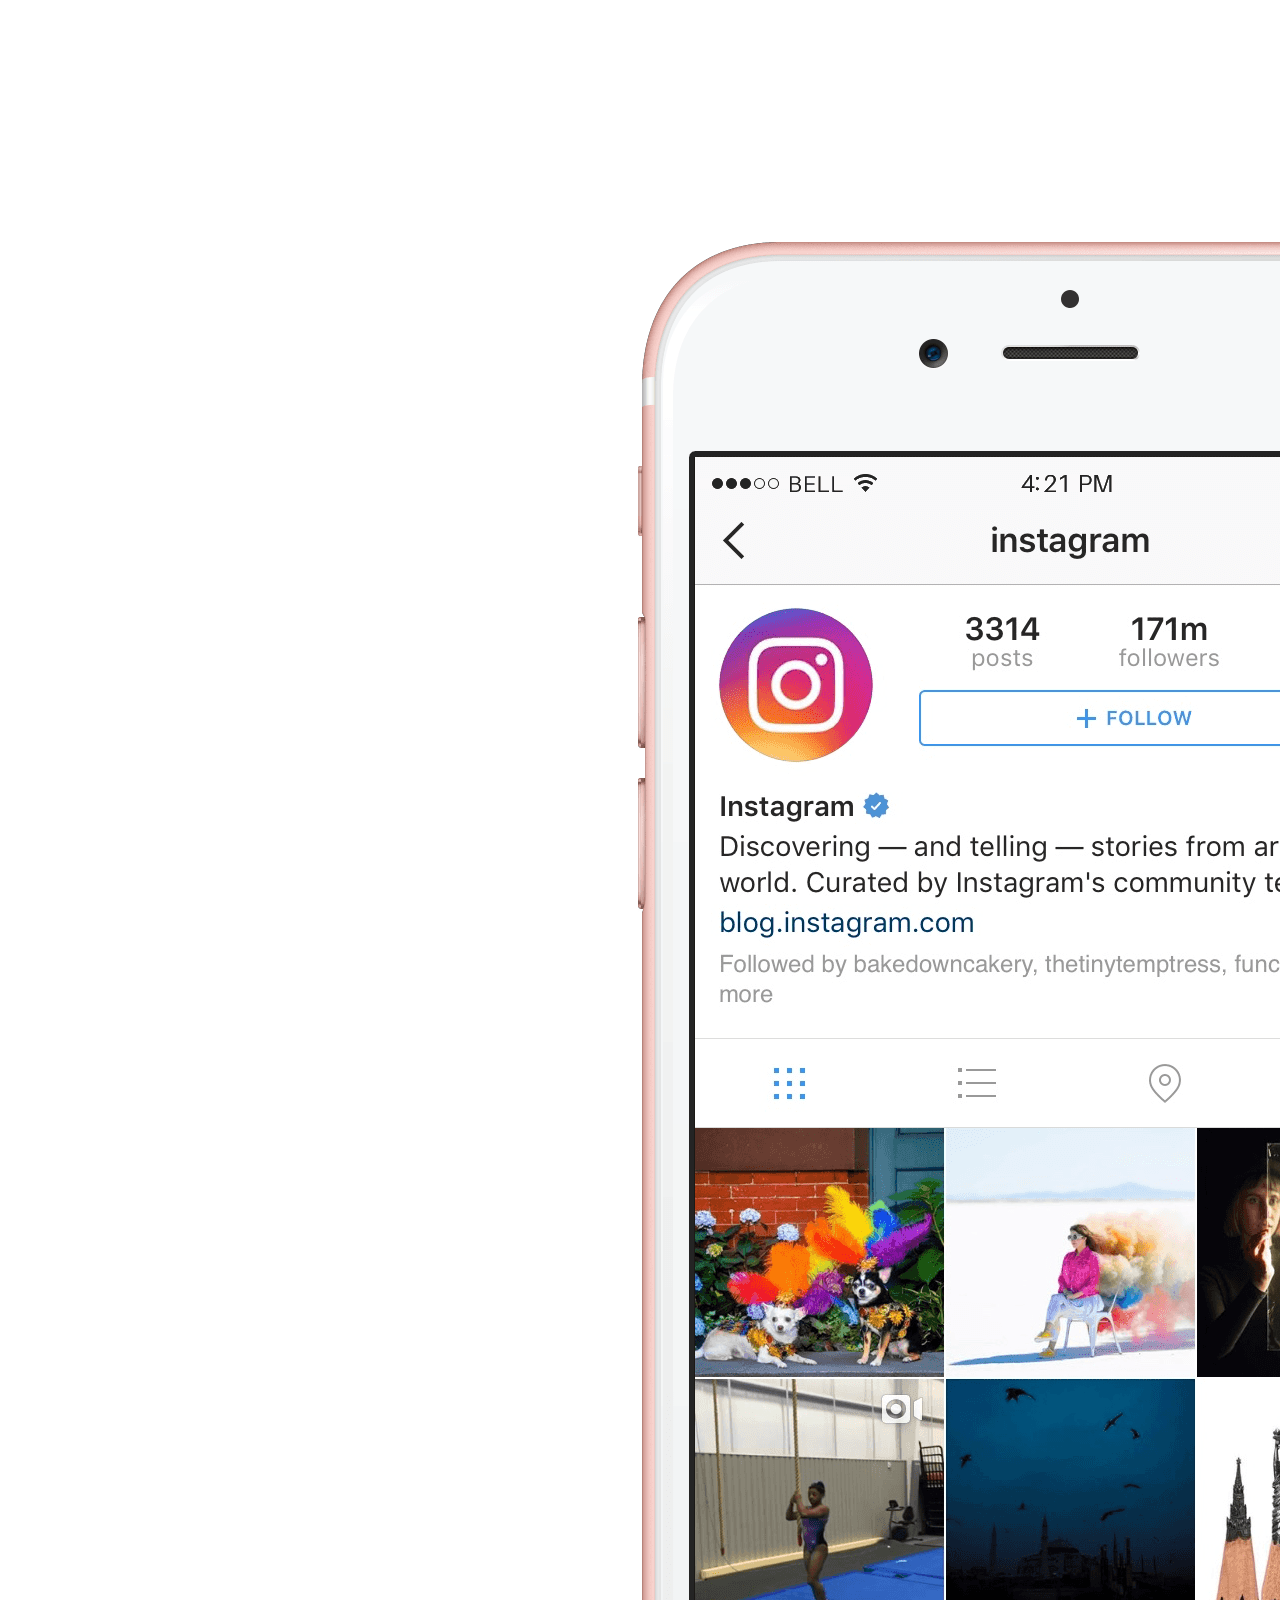
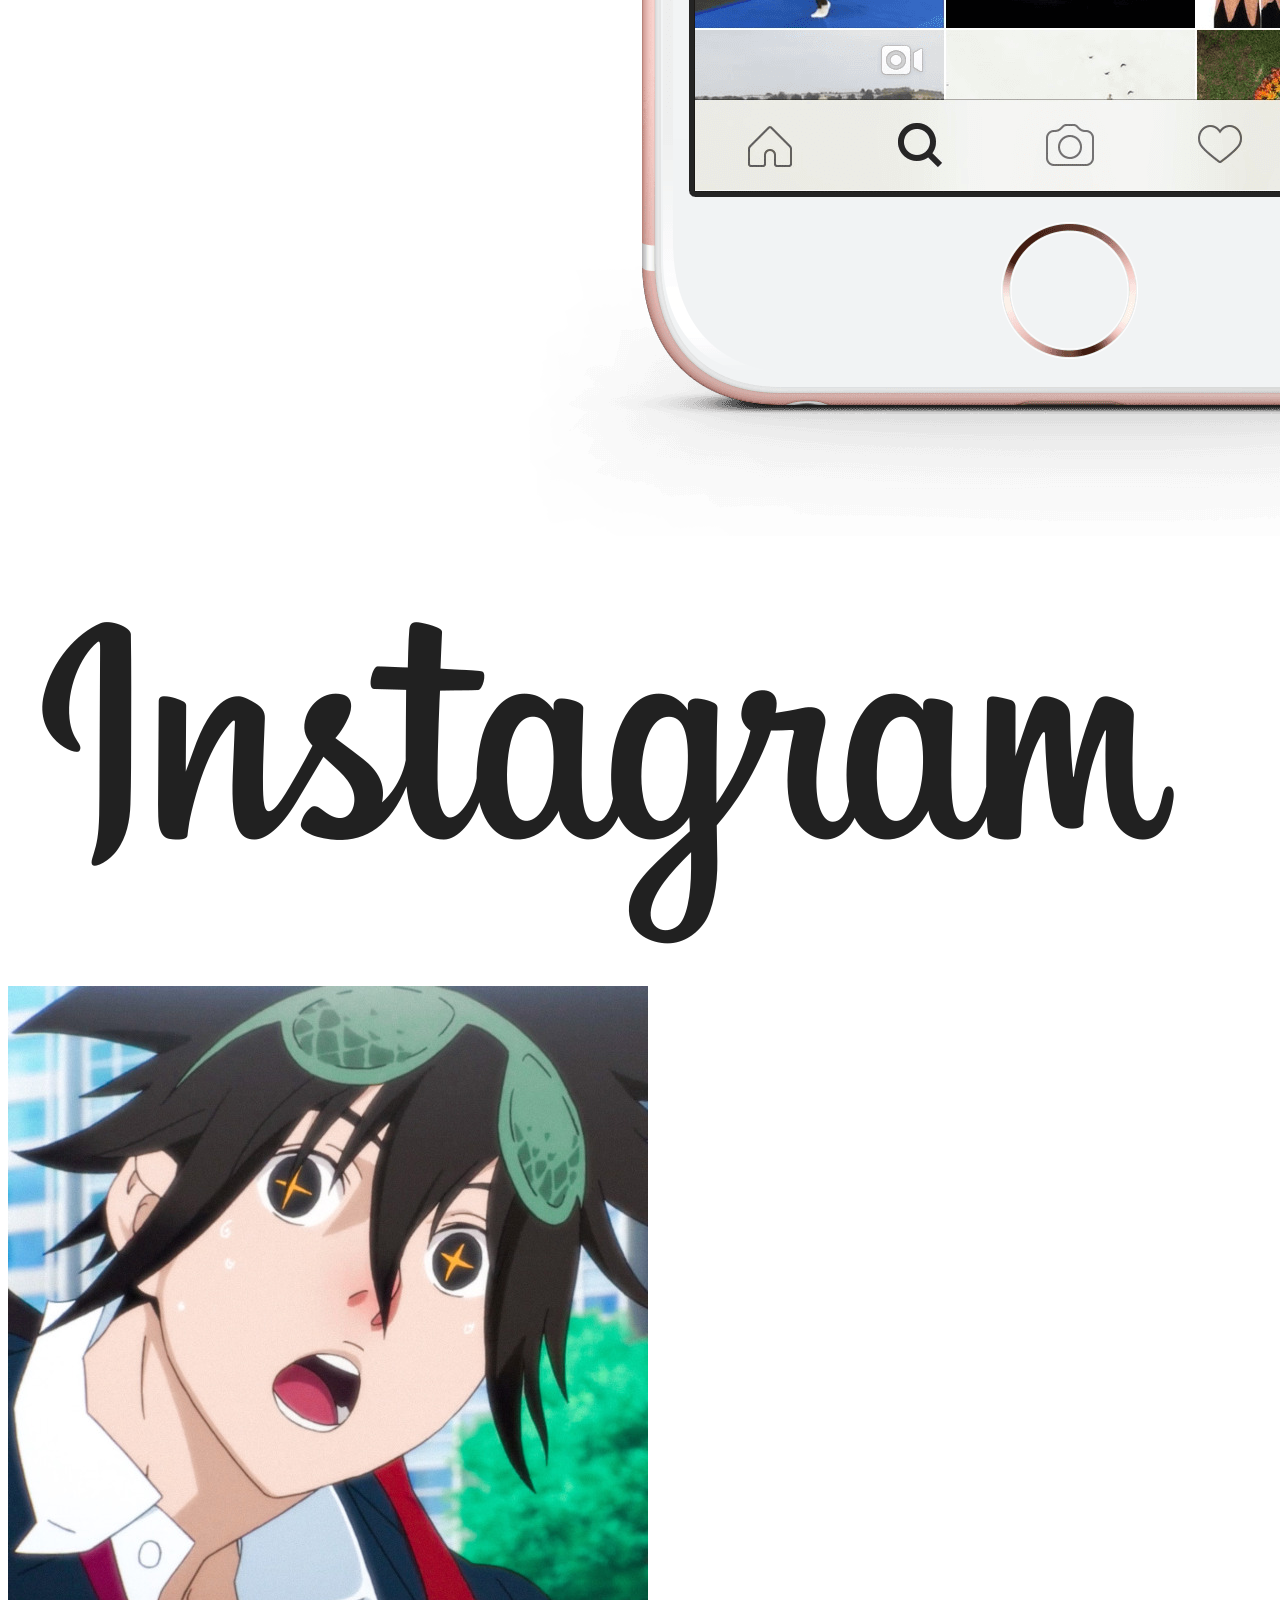
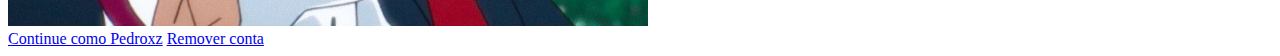
==== Modulo 2/Recriando a pagina inicial do Instagram/index.html @ 51b3d311 "Parte 1 do projeto" ====
<!DOCTYPE html>
<html lang="pt-br">
<head>
    <meta charset="UTF-8">
    <meta http-equiv="X-UA-Compatible" content="IE=edge">
    <meta name="viewport" content="width=device-width, initial-scale=1.0">
    <link rel="stylesheet" href="style.css">
    <title>Instagram</title>
</head>
<body>
    <div class="instagram-wrapper">
        <div class="instagram-fone">
            <img src="imgs/phone.png "alt="celular">
        </div>
        <div class="instagram-continue">
            <div class="group">
                <img src="imgs/logo.png" class="instagram-logo" alt="logo">
                <div class="profile-photo">
                    <img src="imgs/icon.jpg" alt="Foto de perfil">
                </div>
                <a href="#" class="instagram-login">Continue como Pedroxz</a>
                <a href="#" class="instagram-logout">Remover conta</a>
            </div>
        </div>
    </div>
</body>
</html>
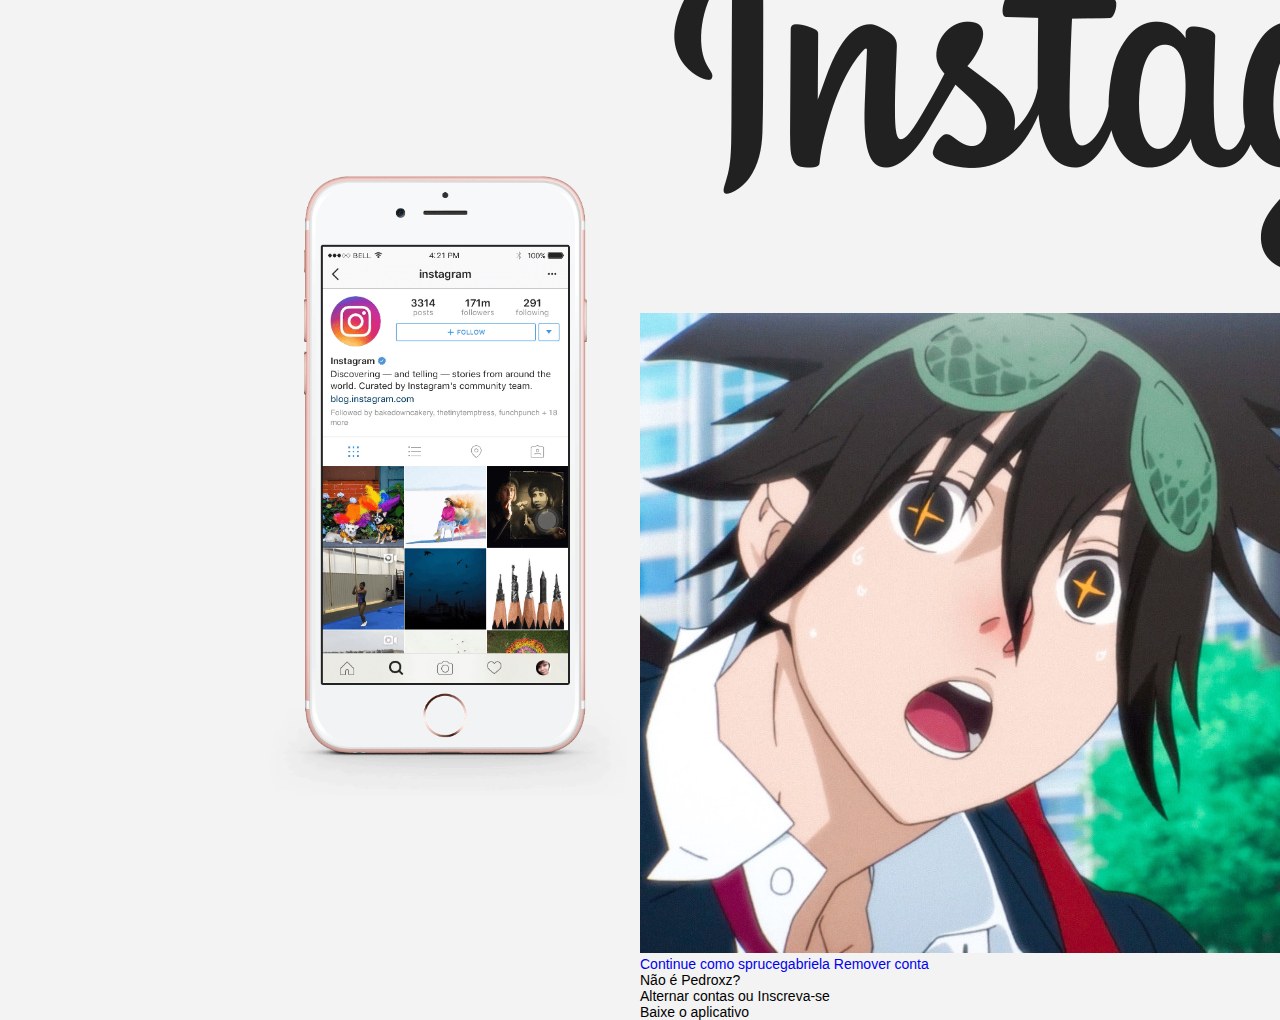
==== commit e974cd30: "Parte 2 - Projeto HTML CSS" ====
--- a/Modulo 2/Recriando a pagina inicial do Instagram/index.html
+++ b/Modulo 2/Recriando a pagina inicial do Instagram/index.html
@@ -1,25 +1,39 @@
 <!DOCTYPE html>
-<html lang="pt-br">
+<html lang="en">
 <head>
     <meta charset="UTF-8">
-    <meta http-equiv="X-UA-Compatible" content="IE=edge">
     <meta name="viewport" content="width=device-width, initial-scale=1.0">
     <link rel="stylesheet" href="style.css">
     <title>Instagram</title>
 </head>
 <body>
     <div class="instagram-wrapper">
-        <div class="instagram-fone">
-            <img src="imgs/phone.png "alt="celular">
+        <div class="instagram-phone">
+            <img src="imgs/phone.png" alt="celular">
         </div>
         <div class="instagram-continue">
             <div class="group">
-                <img src="imgs/logo.png" class="instagram-logo" alt="logo">
+                <img src="imgs/logo.png" class="instagram-logo" alt="instagram logo">
                 <div class="profile-photo">
-                    <img src="imgs/icon.jpg" alt="Foto de perfil">
+                    <img src="imgs/icon.jpg" alt="foto de perfil">
                 </div>
-                <a href="#" class="instagram-login">Continue como Pedroxz</a>
+                <a href="#" class="instagram-login">Continue como sprucegabriela</a>
                 <a href="#" class="instagram-logout">Remover conta</a>
+            </div>
+            <div class="group">
+                <p class="not-account">Não é Pedroxz?</p>
+                <p class="not-account">
+                    <span class="link-blue">Alternar contas</span>
+                    ou
+                    <span class="link-blue">Inscreva-se</span>
+                </p>
+            </div>
+            <div class="get-the-app">
+                <p class="get-app">Baixe o aplicativo</p>
+                <div class="download">
+                    <a href="#" class="app-download"></a>
+                    <a href="#" class="app-download"></a>
+                </div>
             </div>
         </div>
     </div>
--- a/Modulo 2/Recriando a pagina inicial do Instagram/style.css
+++ b/Modulo 2/Recriando a pagina inicial do Instagram/style.css
@@ -0,0 +1,37 @@
+*{
+    padding: 0;
+    margin: 0;
+    box-sizing: border-box;
+    text-decoration: none;
+    font-family: sans-serif;
+    font-size: 14px;
+}
+
+body{
+    width: 100%;
+    min-height: 100vh;
+    background-color: rgb(243, 243, 243);
+    margin: 0;
+    padding: 0;
+    display: flex;
+    justify-content: center;
+}
+
+.instagram-wrapper{
+    display: flex;
+    align-items: center;
+    justify-content: start;
+    width: 60%;
+    height: 100vh;
+}
+
+.instagram-phone{
+    display: flex;
+    align-items: center;
+    justify-content: center;
+    width: 50%;
+}
+
+.instagram-phone img{
+    height: 50rem;
+}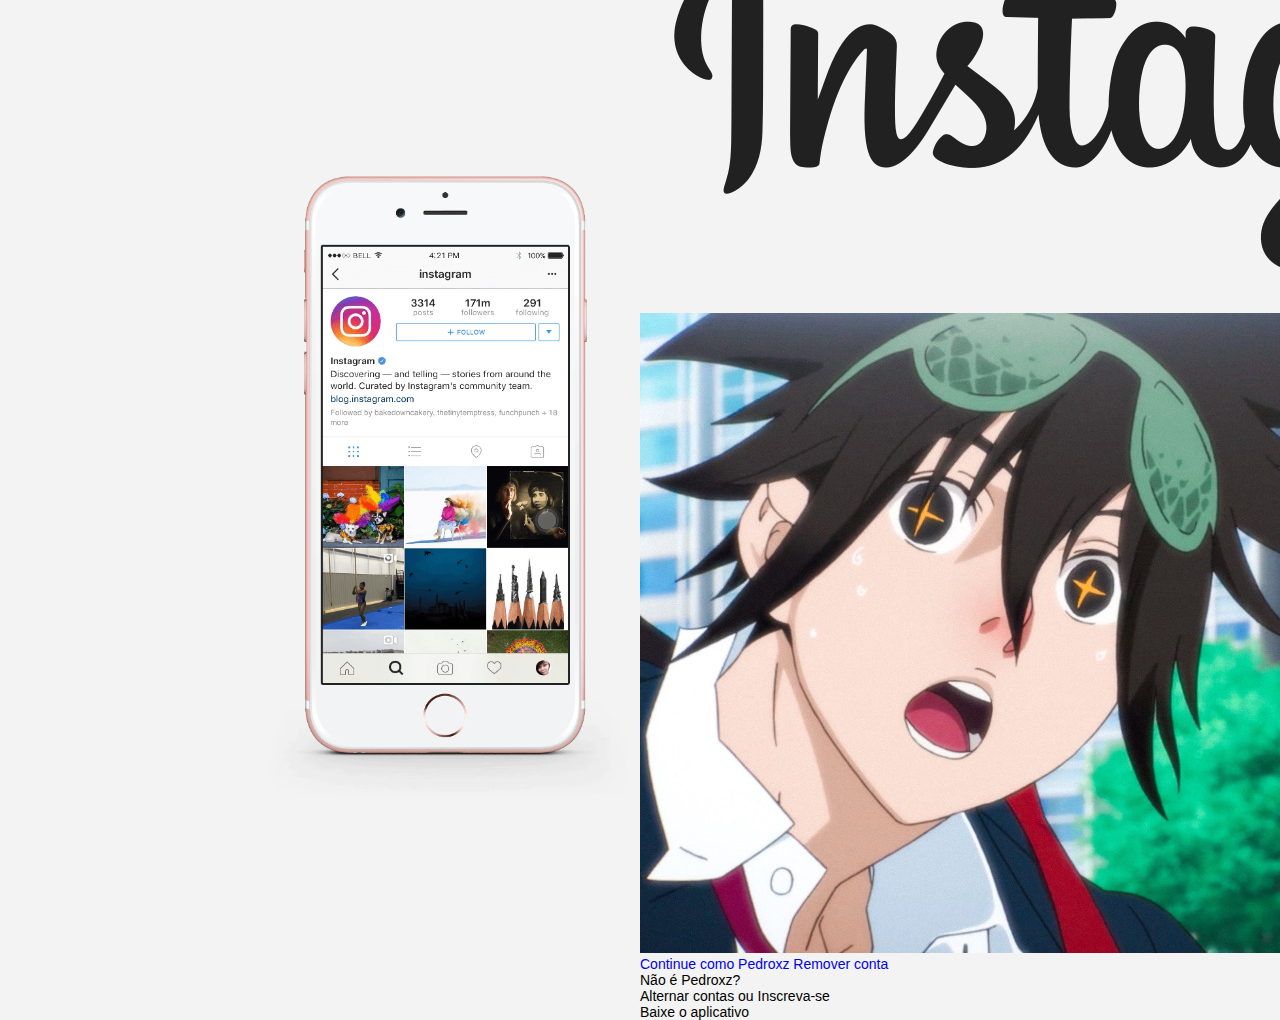
==== commit 5fe7b38e: "Arrumando o nome de login" ====
--- a/Modulo 2/Recriando a pagina inicial do Instagram/index.html
+++ b/Modulo 2/Recriando a pagina inicial do Instagram/index.html
@@ -17,7 +17,7 @@
                 <div class="profile-photo">
                     <img src="imgs/icon.jpg" alt="foto de perfil">
                 </div>
-                <a href="#" class="instagram-login">Continue como sprucegabriela</a>
+                <a href="#" class="instagram-login">Continue como Pedroxz</a>
                 <a href="#" class="instagram-logout">Remover conta</a>
             </div>
             <div class="group">
